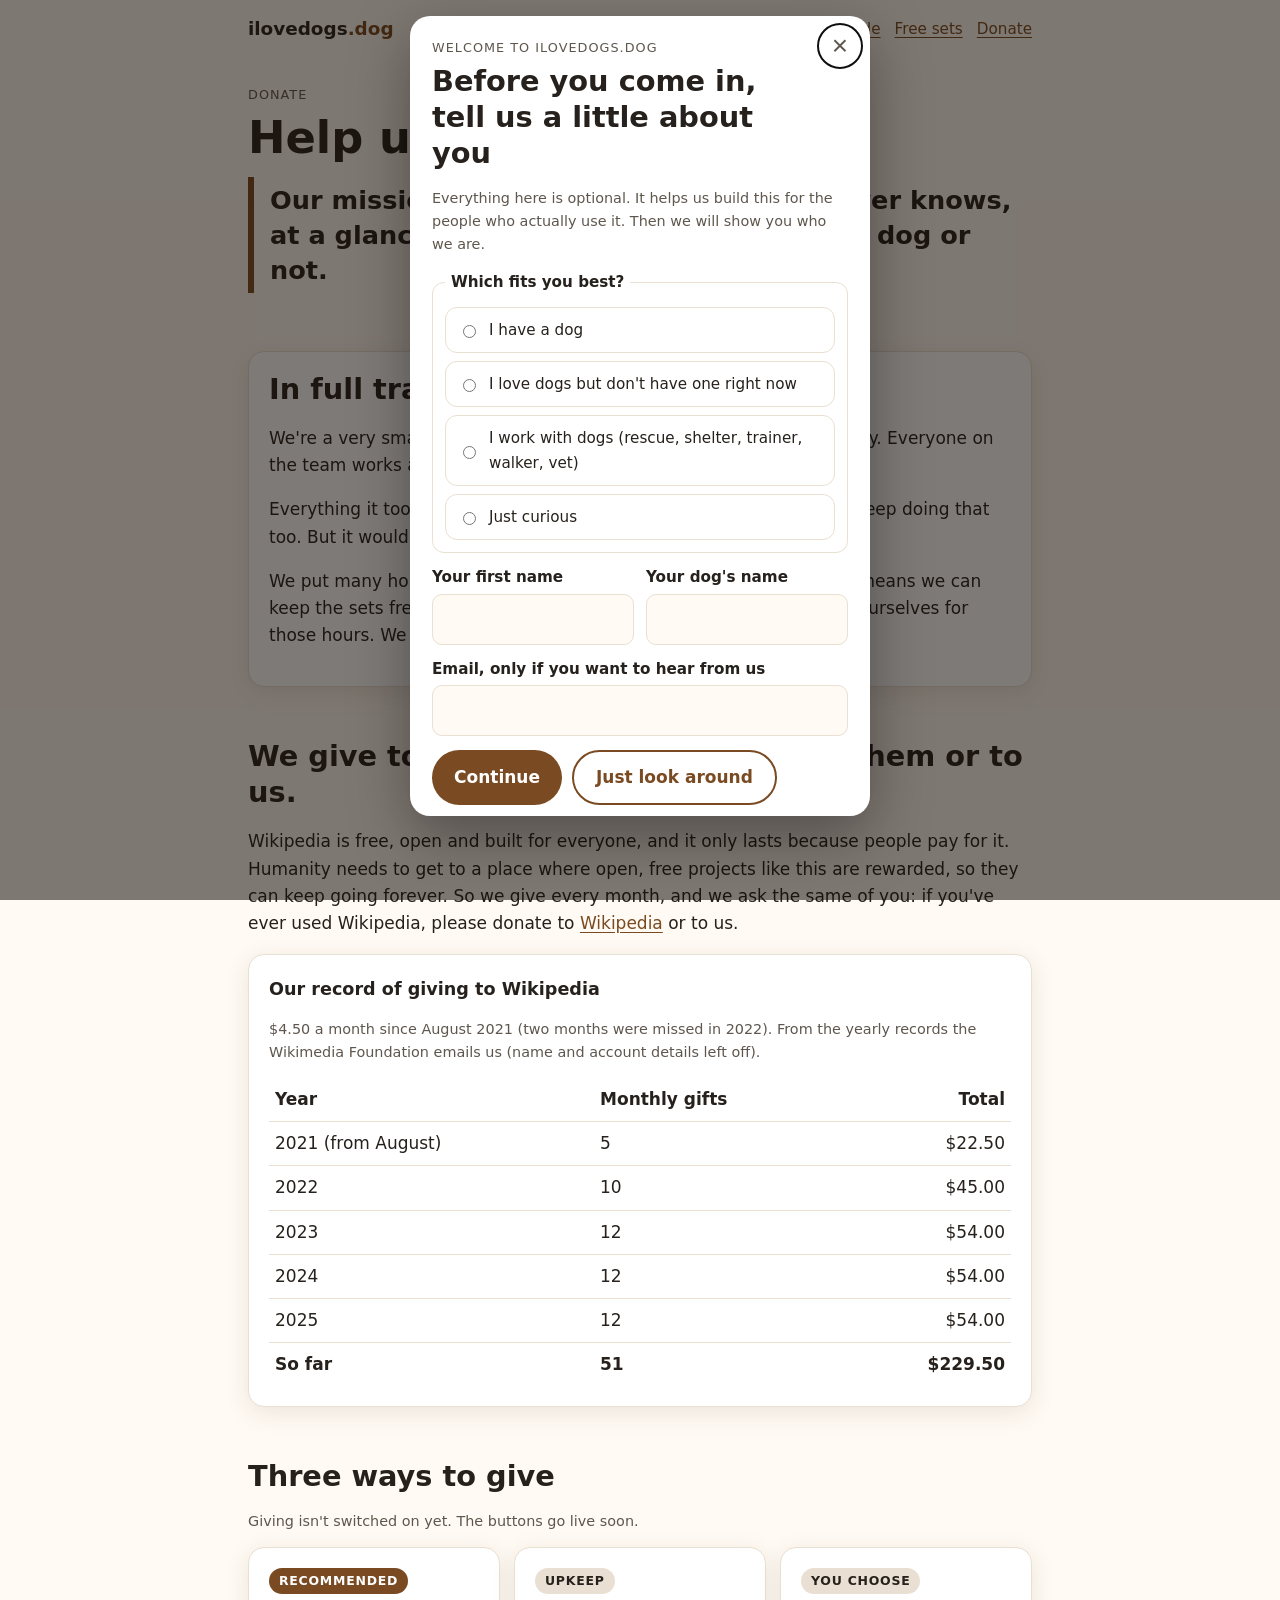
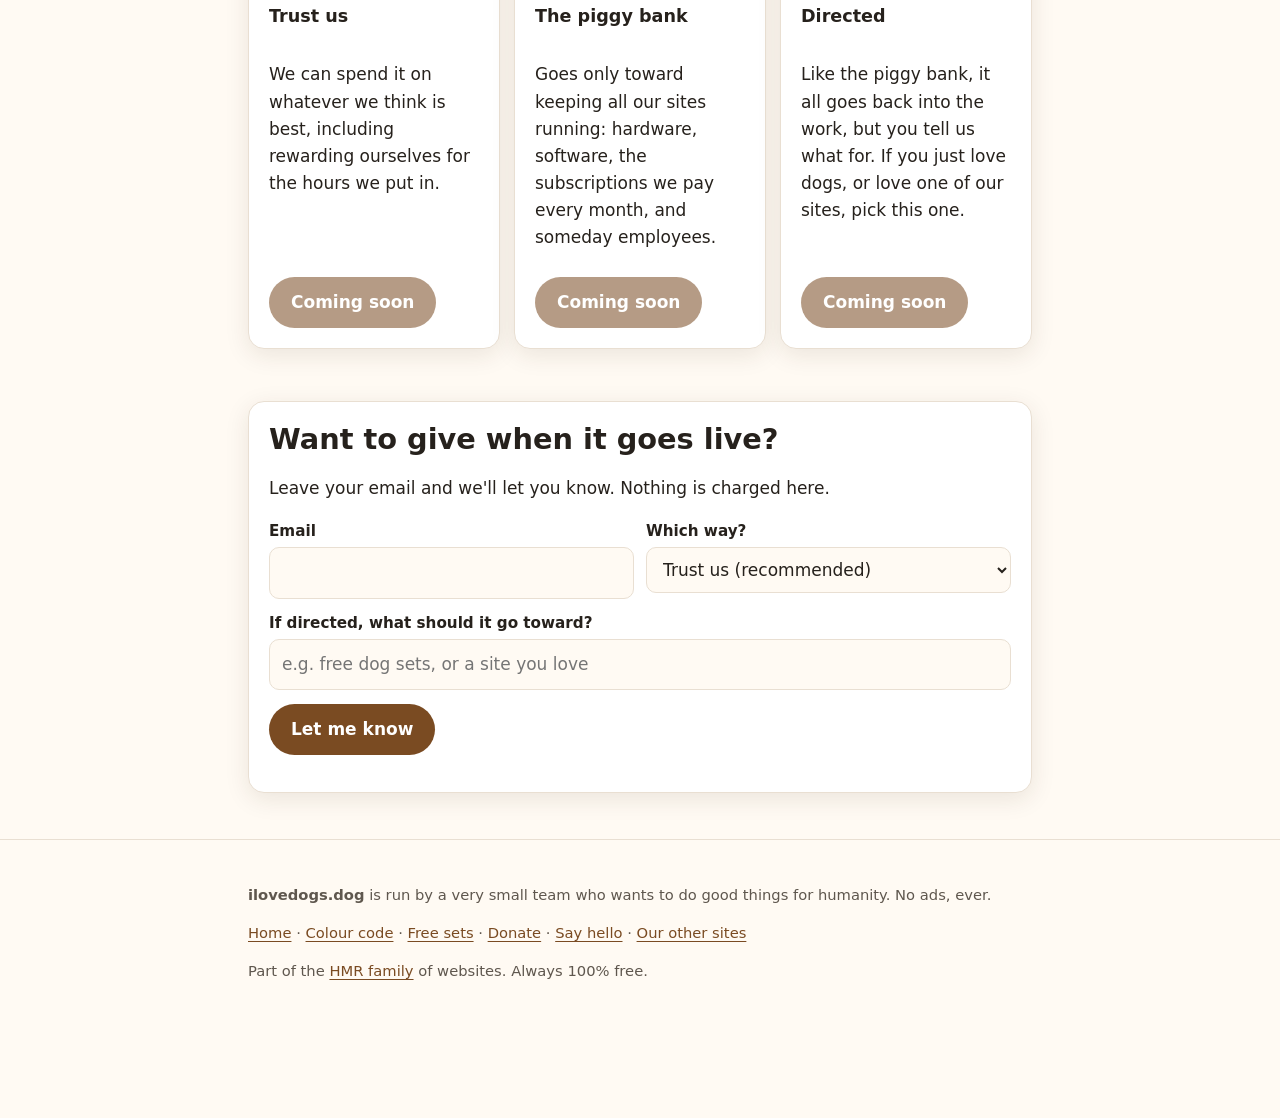
==== donate.html @ 1e6ed331 "Add the movement section and shareable colour-code card Co-Authored-By: Claude Opus 5.5 <noreply@ant" ====
<!DOCTYPE html>
<html lang="en">
<head>
<meta charset="utf-8">
<meta name="viewport" content="width=device-width, initial-scale=1">
<title>Donate | ilovedogs.dog</title>
<meta name="description" content="A very small, self-funded team keeping dog collar-and-sleeve sets free. Here's how you can help, and why we give to Wikipedia.">
<meta property="og:title" content="Donate | ilovedogs.dog">
<meta property="og:description" content="A very small, self-funded team keeping dog collar-and-sleeve sets free. Here's how you can help, and why we give to Wikipedia.">
<link rel="icon" href="data:image/svg+xml,%3Csvg xmlns='http://www.w3.org/2000/svg' viewBox='0 0 100 100'%3E%3Ctext y='.9em' font-size='90'%3E%F0%9F%90%BE%3C/text%3E%3C/svg%3E">
<link rel="stylesheet" href="/css/site.css?v=3">
</head>
<body>
<a class="skip" href="#main">Skip to content</a>
<div class="wrap">
<nav class="top" aria-label="Main">
  <a class="logo" href="/">ilovedogs<span>.dog</span></a>
  <div class="links"><a href="/#signals">Colour code</a><a href="/#free-sets">Free sets</a><a href="/donate.html">Donate</a></div>
</nav>
</div>

<div class="gate" id="gate" hidden role="dialog" aria-modal="true" aria-labelledby="gate-h">
  <div class="box">
    <button class="x" type="button" data-close aria-label="Close">&times;</button>
    <p class="eyebrow">Welcome to ilovedogs.dog</p>
    <h2 id="gate-h">Before you come in, tell us a little about you</h2>
    <p class="note">Everything here is optional. It helps us build this for the people who actually use it. Then we will show you who we are.</p>
    <form>
      <input class="hp" type="checkbox" name="botcheck" tabindex="-1" autocomplete="off">
      <fieldset class="opts">
        <legend>Which fits you best?</legend>
        <label><input type="radio" name="who" value="I have a dog"> I have a dog</label>
        <label><input type="radio" name="who" value="I love dogs but don't have one right now"> I love dogs but don't have one right now</label>
        <label><input type="radio" name="who" value="I work with dogs (rescue, shelter, trainer, walker, vet)"> I work with dogs (rescue, shelter, trainer, walker, vet)</label>
        <label><input type="radio" name="who" value="Just curious"> Just curious</label>
      </fieldset>
      <div class="row two" style="margin-bottom:12px">
        <div><label for="g-name">Your first name</label><input id="g-name" name="name" autocomplete="given-name"></div>
        <div><label for="g-dog">Your dog's name</label><input id="g-dog" name="dog_name"></div>
      </div>
      <label for="g-email">Email, only if you want to hear from us</label>
      <input id="g-email" type="email" name="email" autocomplete="email">
      <div class="btn-row" style="margin-top:14px">
        <button class="btn" type="submit">Continue</button>
        <button class="btn ghost" type="button" data-close>Just look around</button>
      </div>
    </form>
  </div>
</div>
<main id="main">
<header class="hero">
  <div class="wrap">
    <p class="eyebrow">Donate</p>
    <h1>Help us keep this free</h1>
    <p class="vision">Our mission: a world where every dog lover knows, at a glance, whether they can play with a dog or not.</p>
  </div>
</header>

<section>
  <div class="wrap">
    <div class="card">
      <h2>In full transparency</h2>
      <p>We're a very small team who just wants to do good things for humanity. Everyone on the team works a full-time job, and we plan to keep doing that.</p>
      <p>Everything it took to get here, we paid for ourselves, and we plan to keep doing that too. But it would be really nice if we didn't have to.</p>
      <p>We put many hours a week into this on top of our jobs. If you give, it means we can keep the sets free, keep the sites running, and now and then reward ourselves for those hours. We appreciate that a lot.</p>
    </div>
  </div>
</section>

<section id="wikipedia">
  <div class="wrap">
    <h2>We give to Wikipedia. Please give to them or to us.</h2>
    <p>Wikipedia is free, open and built for everyone, and it only lasts because people pay for it. Humanity needs to get to a place where open, free projects like this are rewarded, so they can keep going forever. So we give every month, and we ask the same of you: if you've ever used Wikipedia, please donate to <a href="https://donate.wikimedia.org/">Wikipedia</a> or to us.</p>
    <div class="card receipt">
      <h3>Our record of giving to Wikipedia</h3>
      <p class="note">$4.50 a month since August 2021 (two months were missed in 2022). From the yearly records the Wikimedia Foundation emails us (name and account details left off).</p>
      <table>
        <thead><tr><th>Year</th><th>Monthly gifts</th><th>Total</th></tr></thead>
        <tbody>
          <tr><td>2021 (from August)</td><td>5</td><td>$22.50</td></tr>
          <tr><td>2022</td><td>10</td><td>$45.00</td></tr>
          <tr><td>2023</td><td>12</td><td>$54.00</td></tr>
          <tr><td>2024</td><td>12</td><td>$54.00</td></tr>
          <tr><td>2025</td><td>12</td><td>$54.00</td></tr>
        </tbody>
        <tfoot><tr><td>So far</td><td>51</td><td>$229.50</td></tr></tfoot>
      </table>
    </div>
  </div>
</section>

<section id="tiers">
  <div class="wrap">
    <h2>Three ways to give</h2>
    <p class="note">Giving isn't switched on yet. The buttons go live soon.</p>
    <div class="grid three">
      <div class="card tier">
        <span class="tag">Recommended</span>
        <h3>Trust us</h3>
        <p>We can spend it on whatever we think is best, including rewarding ourselves for the hours we put in.</p>
        <button class="btn" type="button" disabled>Coming soon</button>
      </div>
      <div class="card tier">
        <span class="tag plain">Upkeep</span>
        <h3>The piggy bank</h3>
        <p>Goes only toward keeping all our sites running: hardware, software, the subscriptions we pay every month, and someday employees.</p>
        <button class="btn" type="button" disabled>Coming soon</button>
      </div>
      <div class="card tier">
        <span class="tag plain">You choose</span>
        <h3>Directed</h3>
        <p>Like the piggy bank, it all goes back into the work, but you tell us what for. If you just love dogs, or love one of our sites, pick this one.</p>
        <button class="btn" type="button" disabled>Coming soon</button>
      </div>
    </div>
  </div>
</section>

<section id="pledge">
  <div class="wrap">
    <form class="card" data-send="ilovedogs.dog: donation interest" data-ok="Thank you! We'll email you when giving goes live.">
      <h2>Want to give when it goes live?</h2>
      <p>Leave your email and we'll let you know. Nothing is charged here.</p>
      <input class="hp" type="checkbox" name="botcheck" tabindex="-1" autocomplete="off">
      <div class="row two">
        <div><label for="p-email">Email</label><input id="p-email" type="email" name="email" required autocomplete="email"></div>
        <div><label for="p-tier">Which way?</label>
          <select id="p-tier" name="tier"><option>Trust us (recommended)</option><option>The piggy bank (upkeep)</option><option>Directed (I choose)</option></select></div>
      </div>
      <div style="margin-top:12px"><label for="p-what">If directed, what should it go toward?</label><input id="p-what" name="directed_to" placeholder="e.g. free dog sets, or a site you love"></div>
      <button class="btn" type="submit" style="margin-top:14px">Let me know</button>
      <p class="status" role="status" aria-live="polite"></p>
    </form>
  </div>
</section>
</main>

<footer>
  <div class="wrap">
    <p><b>ilovedogs.dog</b> is run by a very small team who wants to do good things for humanity. No ads, ever.</p>
    <p><a href="/">Home</a> · <a href="/#signals">Colour code</a> · <a href="/#free-sets">Free sets</a> · <a href="/donate.html">Donate</a> · <a href="#" data-open-gate>Say hello</a> · <a href="https://hmrfamily.life/">Our other sites</a></p>
    <p data-hmr-tier-ribbon>Part of the <a href="https://hmrfamily.life/">HMR family</a> of websites. Always 100% free.</p>
  </div>
</footer>
<script src="/js/site.js?v=2"></script>
<script src="https://hmrfamily.life/x/hmr-dock.js?v=6.6.1" data-site="ilovedogs.dog" data-tier="experiment" defer></script>
</body>
</html>
---- css/site.css ----
:root{
  --bg:#fffaf3; --surface:#ffffff; --ink:#26211c; --muted:#5f574e; --line:#e9dfd2;
  --brand:#7a4b22; --brand-ink:#ffffff;
  --green:#1e8a4c; --green-bg:#e3f5ea;
  --yellow:#b88300; --yellow-bg:#fff3cf;
  --red:#c2372f; --red-bg:#fde4e2;
  --radius:16px; --shadow:0 6px 24px rgba(60,40,20,.10);
}
@media (prefers-color-scheme:dark){
  :root{ --bg:#1b1815; --surface:#26221e; --ink:#f4ede4; --muted:#c3b8aa; --line:#3a342d;
    --brand:#e0a86a; --brand-ink:#1b1815;
    --green:#5fd391; --green-bg:#1d3326; --yellow:#f2c94c; --yellow-bg:#3a3118; --red:#ff8a80; --red-bg:#3d2220;
    --shadow:0 6px 24px rgba(0,0,0,.35); }
}
*{box-sizing:border-box}
html{-webkit-text-size-adjust:100%}
body{margin:0;background:var(--bg);color:var(--ink);font:17px/1.6 system-ui,-apple-system,"Segoe UI",Roboto,sans-serif}
a{color:var(--brand);text-underline-offset:3px}
img,svg{max-width:100%}
.wrap{max-width:820px;margin:0 auto;padding:0 18px}
.skip{position:absolute;left:-9999px}.skip:focus{left:12px;top:12px;background:var(--surface);padding:8px 12px;z-index:99}
nav.top{display:flex;align-items:center;justify-content:space-between;gap:12px;padding:14px 0}
nav.top .logo{font-weight:800;font-size:1.15rem;text-decoration:none;color:var(--ink)}
nav.top .logo span{color:var(--brand)}
nav.top .links{display:flex;gap:14px;flex-wrap:wrap;font-size:.95rem}
.hero{padding:28px 0 18px}
.eyebrow{text-transform:uppercase;letter-spacing:.08em;font-size:.8rem;color:var(--muted);margin:0 0 6px}
h1{font-size:clamp(1.9rem,6vw,2.8rem);line-height:1.15;margin:0 0 14px}
h2{font-size:clamp(1.35rem,4.5vw,1.8rem);line-height:1.25;margin:0 0 10px}
h3{margin:0 0 6px;font-size:1.1rem}
.lead{font-size:1.15rem;color:var(--muted);margin:0 0 18px}
section{padding:26px 0}
.card{background:var(--surface);border:1px solid var(--line);border-radius:var(--radius);padding:20px;box-shadow:var(--shadow)}
.grid{display:grid;gap:14px}
@media (min-width:640px){.grid.three{grid-template-columns:repeat(3,1fr)}.grid.two{grid-template-columns:repeat(2,1fr)}}
.btn{display:inline-block;background:var(--brand);color:var(--brand-ink);border:0;border-radius:999px;padding:12px 22px;font:inherit;font-weight:700;text-decoration:none;cursor:pointer;min-height:44px}
.btn.ghost{background:transparent;color:var(--brand);border:2px solid var(--brand)}
.btn[disabled]{opacity:.55;cursor:not-allowed}
.btn-row{display:flex;flex-wrap:wrap;gap:10px;margin-top:8px}
.signal{border-radius:var(--radius);padding:18px;border:2px solid}
.signal .band{height:16px;border-radius:999px;margin-bottom:12px}
.signal.g{background:var(--green-bg);border-color:var(--green)}.signal.g .band{background:var(--green)}
.signal.y{background:var(--yellow-bg);border-color:var(--yellow)}.signal.y .band{background:var(--yellow)}
.signal.r{background:var(--red-bg);border-color:var(--red)}.signal.r .band{background:var(--red)}
.signal p{margin:6px 0 0}
.signal .q{font-size:.92rem;color:var(--muted)}
.vision{font-size:clamp(1.25rem,4.5vw,1.6rem);font-weight:700;line-height:1.35;border-left:6px solid var(--brand);padding:6px 0 6px 16px;margin:0 0 14px}
ul.clean{padding-left:1.1em;margin:8px 0}
ul.clean li{margin:4px 0}
form .row{display:grid;gap:12px}
@media (min-width:640px){form .row.two{grid-template-columns:1fr 1fr}}
label{display:block;font-weight:600;font-size:.95rem;margin-bottom:4px}
input,select,textarea{width:100%;font:inherit;color:var(--ink);background:var(--bg);border:1px solid var(--line);border-radius:10px;padding:11px 12px;min-height:44px}
textarea{min-height:96px}
fieldset{border:1px solid var(--line);border-radius:12px;padding:12px;margin:0}
legend{font-weight:600;font-size:.95rem;padding:0 6px}
.checks{display:flex;flex-wrap:wrap;gap:8px 18px}
.checks label{display:flex;align-items:center;gap:8px;font-weight:500;margin:0}
.checks input{width:auto;min-height:0}
.note{font-size:.9rem;color:var(--muted)}
.status{margin-top:10px;font-weight:600}
.status.ok{color:var(--green)}.status.err{color:var(--red)}
.hp{position:absolute;left:-9999px}
.tier{display:flex;flex-direction:column;gap:8px}
.tier .tag{align-self:flex-start;font-size:.78rem;font-weight:700;text-transform:uppercase;letter-spacing:.06em;background:var(--brand);color:var(--brand-ink);border-radius:999px;padding:3px 10px}
.tier .tag.plain{background:var(--line);color:var(--ink)}
.tier .btn{margin-top:auto;align-self:flex-start}
.receipt{font-variant-numeric:tabular-nums}
.receipt table{width:100%;border-collapse:collapse;margin-top:8px}
.receipt th,.receipt td{text-align:left;padding:8px 6px;border-bottom:1px solid var(--line)}
.receipt td:last-child,.receipt th:last-child{text-align:right}
.receipt tfoot td{font-weight:800;border-bottom:0}
footer{padding:28px 0 120px;color:var(--muted);font-size:.92rem;border-top:1px solid var(--line);margin-top:20px}
/* entry pop-up */
.gate{position:fixed;inset:0;z-index:2147483000;display:flex;align-items:center;justify-content:center;padding:16px 16px 84px;background:rgba(20,14,8,.55)}
.gate[hidden]{display:none}
.gate .box{background:var(--surface);color:var(--ink);border-radius:20px;max-width:460px;width:100%;max-height:calc(100vh - 100px);overflow:auto;padding:22px;box-shadow:0 20px 60px rgba(0,0,0,.35);position:relative}
.gate .x{position:absolute;top:8px;right:8px;width:44px;height:44px;border:0;background:transparent;font-size:28px;line-height:1;color:var(--muted);cursor:pointer;border-radius:50%}
.gate h2{margin-top:4px;padding-right:36px}
.gate .opts{display:grid;gap:8px;margin:10px 0 12px}
.gate .opts label{display:flex;gap:10px;align-items:center;font-weight:500;border:1px solid var(--line);border-radius:12px;padding:10px 12px;margin:0;cursor:pointer}
.gate .opts input{width:auto;min-height:0}
@media (prefers-reduced-motion:no-preference){.gate .box{animation:pop .22s ease-out}@keyframes pop{from{transform:translateY(12px);opacity:0}to{transform:none;opacity:1}}}
/* v3: sizing slider, concepts, steps, progress */
.sizer{display:grid;gap:14px}
.stage{background:var(--bg);border:1px solid var(--line);border-radius:14px;padding:8px 8px 0;overflow:hidden}
.stage svg{display:block;width:100%;height:auto}
.stage .sil{fill:var(--ink);opacity:.85}
.stage .ground{stroke:var(--line);stroke-width:2}
.stage .lbl{fill:var(--muted);font:12px system-ui,sans-serif}
input[type=range]{padding:0;min-height:44px;accent-color:var(--brand);background:transparent;border:0}
.readout{display:grid;gap:6px;grid-template-columns:1fr 1fr}
.readout div{background:var(--bg);border:1px solid var(--line);border-radius:10px;padding:8px 10px}
.readout b{display:block;font-size:1.05rem}
.readout span{font-size:.82rem;color:var(--muted)}
.wolf{border:2px dashed var(--brand);border-radius:12px;padding:10px 12px;font-weight:600}
.wolf[hidden]{display:none}
.steps-list{counter-reset:s;list-style:none;padding:0;margin:0;display:grid;gap:10px}
.steps-list li{counter-increment:s;position:relative;padding:12px 12px 12px 52px;background:var(--surface);border:1px solid var(--line);border-radius:12px}
.steps-list li::before{content:counter(s);position:absolute;left:12px;top:12px;width:28px;height:28px;border-radius:50%;background:var(--brand);color:var(--brand-ink);font-weight:800;display:flex;align-items:center;justify-content:center}
.concept{display:flex;flex-direction:column;gap:6px}
.concept .st{align-self:flex-start;font-size:.75rem;font-weight:700;text-transform:uppercase;letter-spacing:.05em;border-radius:999px;padding:2px 10px;border:1px solid}
.st.lead{color:var(--green);border-color:var(--green);background:var(--green-bg)}
.st.maybe{color:var(--yellow);border-color:var(--yellow);background:var(--yellow-bg)}
.st.no{color:var(--red);border-color:var(--red);background:var(--red-bg)}
.meter{height:14px;background:var(--line);border-radius:999px;overflow:hidden;margin:6px 0}
.meter i{display:block;height:100%;background:var(--brand);width:0}
table.sz{width:100%;border-collapse:collapse;font-size:.92rem;font-variant-numeric:tabular-nums}
table.sz th,table.sz td{padding:7px 5px;border-bottom:1px solid var(--line);text-align:left}
.tablewrap{overflow-x:auto}
.stage .sil{color:var(--ink)}
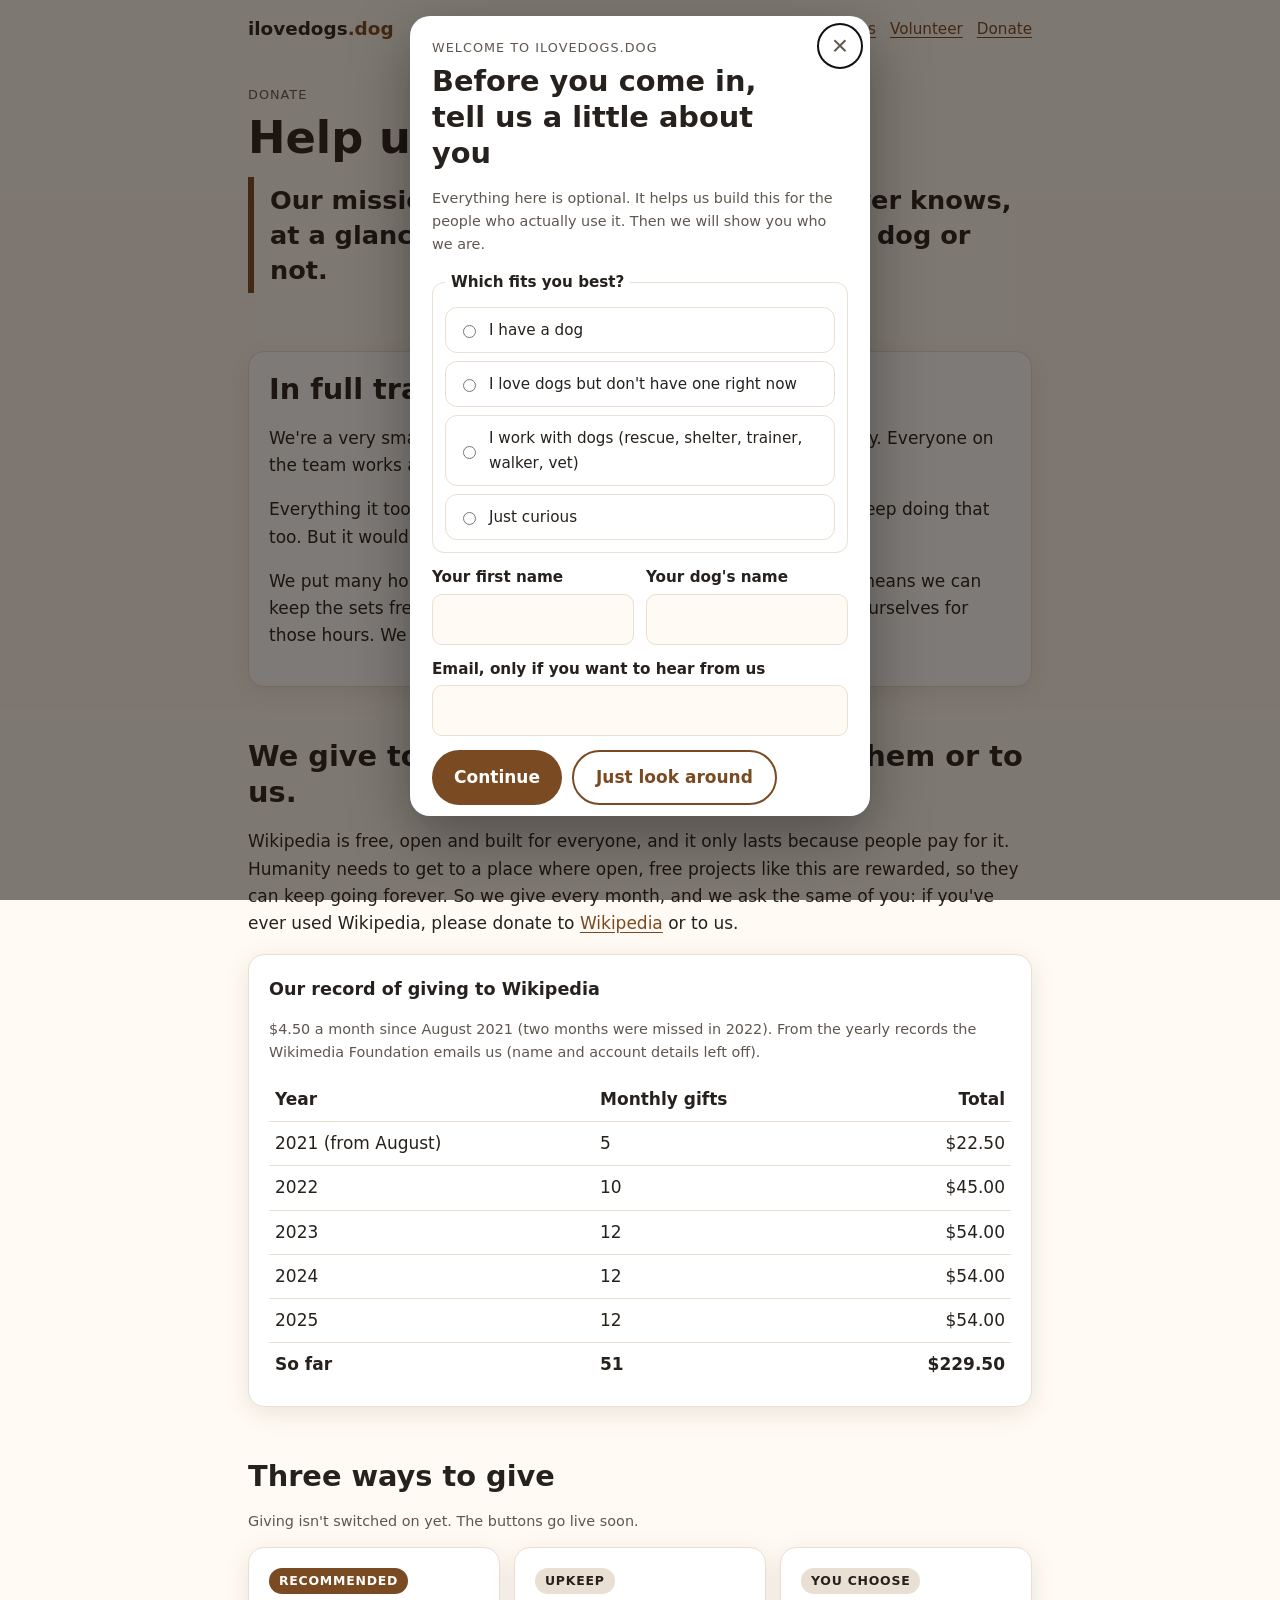
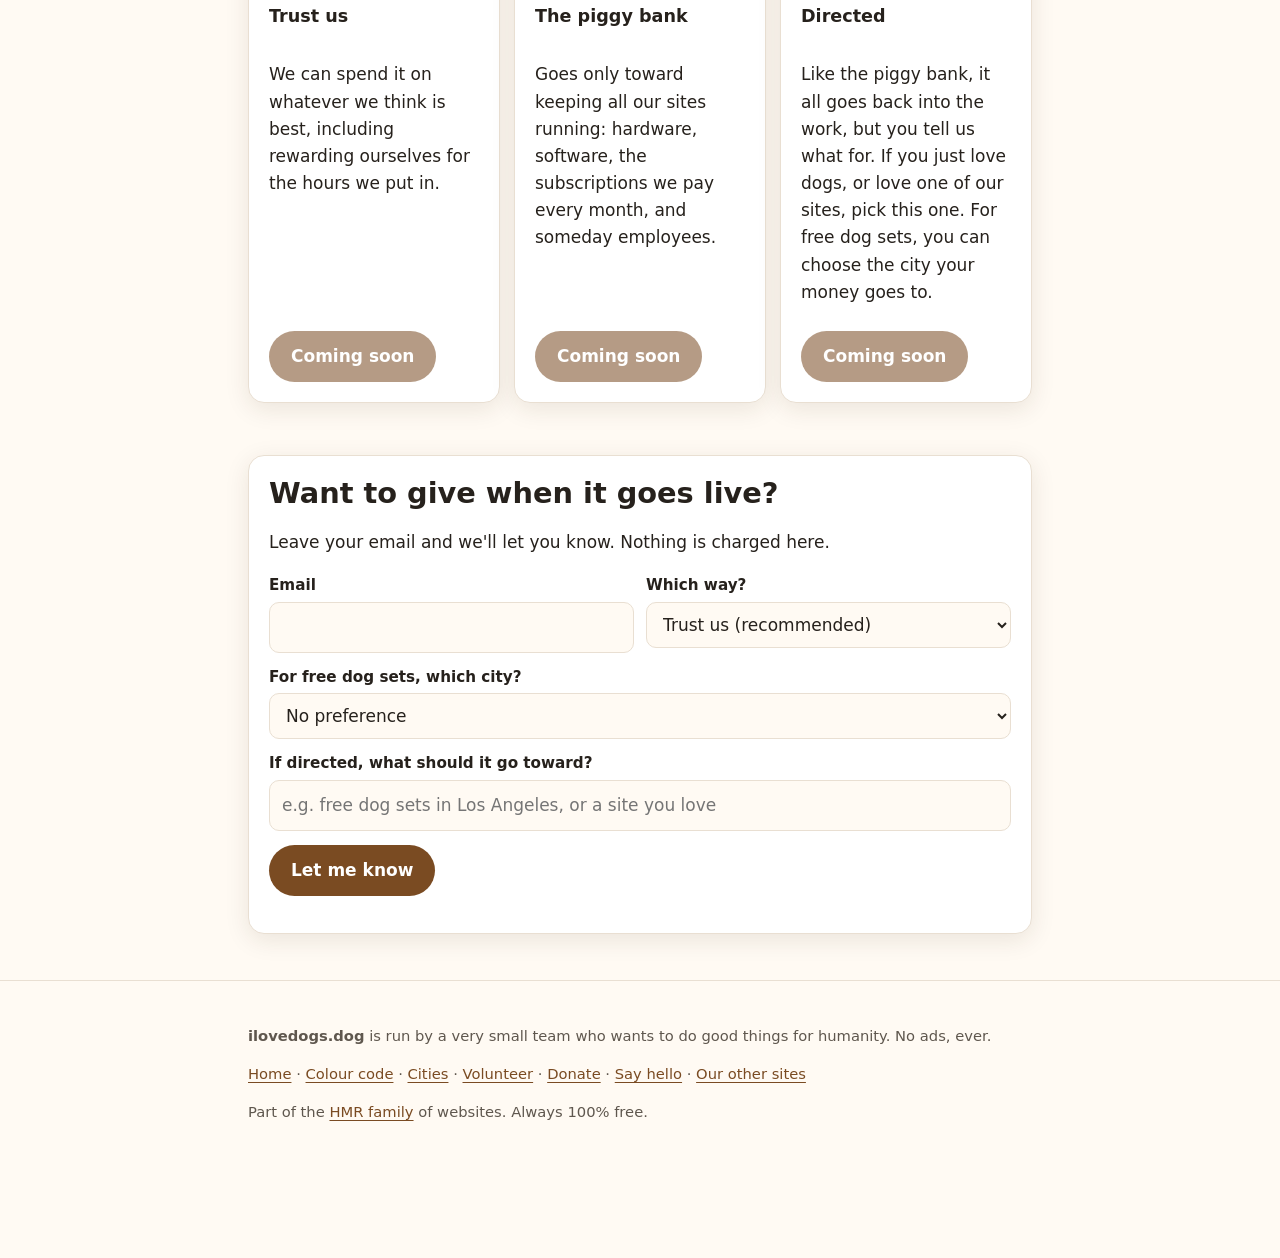
==== commit fee5f432: "City deployment plan: owner band, city meters, drop day, volunteer voice sign-up Co-Authored-By: Cla" ====
--- a/donate.html
+++ b/donate.html
@@ -8,14 +8,14 @@
 <meta property="og:title" content="Donate | ilovedogs.dog">
 <meta property="og:description" content="A very small, self-funded team keeping dog collar-and-sleeve sets free. Here's how you can help, and why we give to Wikipedia.">
 <link rel="icon" href="data:image/svg+xml,%3Csvg xmlns='http://www.w3.org/2000/svg' viewBox='0 0 100 100'%3E%3Ctext y='.9em' font-size='90'%3E%F0%9F%90%BE%3C/text%3E%3C/svg%3E">
-<link rel="stylesheet" href="/css/site.css?v=3">
+<link rel="stylesheet" href="/css/site.css?v=4">
 </head>
 <body>
 <a class="skip" href="#main">Skip to content</a>
 <div class="wrap">
 <nav class="top" aria-label="Main">
   <a class="logo" href="/">ilovedogs<span>.dog</span></a>
-  <div class="links"><a href="/#signals">Colour code</a><a href="/#free-sets">Free sets</a><a href="/donate.html">Donate</a></div>
+  <div class="links"><a href="/#signals">Colour code</a><a href="/#free-sets">Cities</a><a href="/#volunteer">Volunteer</a><a href="/donate.html">Donate</a></div>
 </nav>
 </div>
 
@@ -109,7 +109,7 @@
       <div class="card tier">
         <span class="tag plain">You choose</span>
         <h3>Directed</h3>
-        <p>Like the piggy bank, it all goes back into the work, but you tell us what for. If you just love dogs, or love one of our sites, pick this one.</p>
+        <p>Like the piggy bank, it all goes back into the work, but you tell us what for. If you just love dogs, or love one of our sites, pick this one. For free dog sets, you can choose the city your money goes to.</p>
         <button class="btn" type="button" disabled>Coming soon</button>
       </div>
     </div>
@@ -127,7 +127,9 @@
         <div><label for="p-tier">Which way?</label>
           <select id="p-tier" name="tier"><option>Trust us (recommended)</option><option>The piggy bank (upkeep)</option><option>Directed (I choose)</option></select></div>
       </div>
-      <div style="margin-top:12px"><label for="p-what">If directed, what should it go toward?</label><input id="p-what" name="directed_to" placeholder="e.g. free dog sets, or a site you love"></div>
+      <div style="margin-top:12px"><label for="p-city">For free dog sets, which city?</label>
+        <select id="p-city" name="city"><option value="">No preference</option><option>Los Angeles</option><option>Washington, DC</option><option>Another city (tell us below)</option></select></div>
+      <div style="margin-top:12px"><label for="p-what">If directed, what should it go toward?</label><input id="p-what" name="directed_to" placeholder="e.g. free dog sets in Los Angeles, or a site you love"></div>
       <button class="btn" type="submit" style="margin-top:14px">Let me know</button>
       <p class="status" role="status" aria-live="polite"></p>
     </form>
@@ -138,7 +140,7 @@
 <footer>
   <div class="wrap">
     <p><b>ilovedogs.dog</b> is run by a very small team who wants to do good things for humanity. No ads, ever.</p>
-    <p><a href="/">Home</a> · <a href="/#signals">Colour code</a> · <a href="/#free-sets">Free sets</a> · <a href="/donate.html">Donate</a> · <a href="#" data-open-gate>Say hello</a> · <a href="https://hmrfamily.life/">Our other sites</a></p>
+    <p><a href="/">Home</a> · <a href="/#signals">Colour code</a> · <a href="/#free-sets">Cities</a> · <a href="/#volunteer">Volunteer</a> · <a href="/donate.html">Donate</a> · <a href="#" data-open-gate>Say hello</a> · <a href="https://hmrfamily.life/">Our other sites</a></p>
     <p data-hmr-tier-ribbon>Part of the <a href="https://hmrfamily.life/">HMR family</a> of websites. Always 100% free.</p>
   </div>
 </footer>
--- a/css/site.css
+++ b/css/site.css
@@ -109,3 +109,15 @@
 table.sz th,table.sz td{padding:7px 5px;border-bottom:1px solid var(--line);text-align:left}
 .tablewrap{overflow-x:auto}
 .stage .sil{color:var(--ink)}
+/* v4: city meters, video placeholder */
+.cities{display:grid;gap:14px}
+@media (min-width:640px){.cities{grid-template-columns:1fr 1fr}}
+.city-h{display:flex;justify-content:space-between;align-items:center;gap:8px;flex-wrap:wrap}
+.city-h h3{margin:0}
+.city .st{font-size:.75rem;font-weight:700;text-transform:uppercase;letter-spacing:.05em;border-radius:999px;padding:2px 10px;border:1px solid}
+.cbar{margin-top:12px}
+.cbar-h{display:flex;justify-content:space-between;gap:8px;flex-wrap:wrap;font-size:.92rem}
+.cbar-h span{color:var(--muted);font-variant-numeric:tabular-nums}
+.cbar .note{margin:2px 0 0;font-size:.82rem}
+.video{aspect-ratio:16/9;border:2px dashed var(--line);border-radius:14px;display:flex;align-items:center;justify-content:center;text-align:center;padding:16px;color:var(--muted);background:var(--bg)}
+.mic{margin:6px 0}
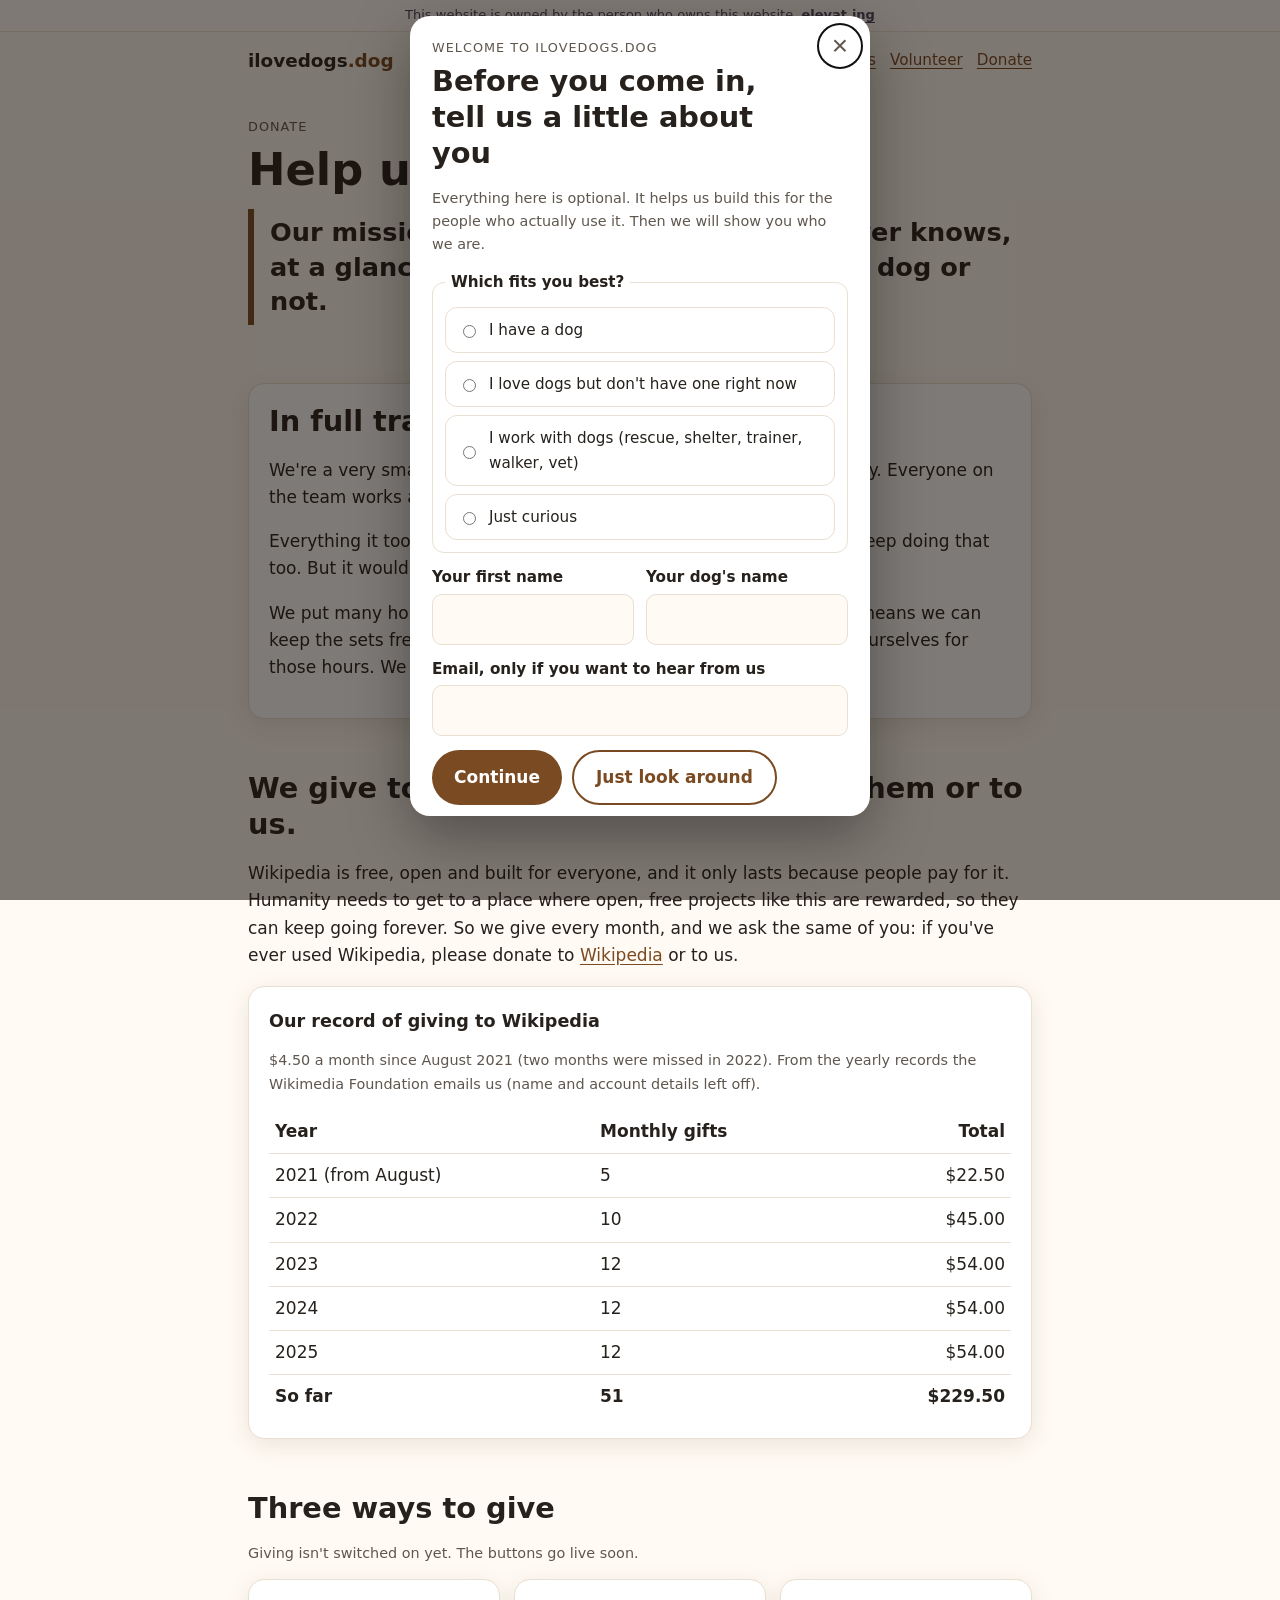
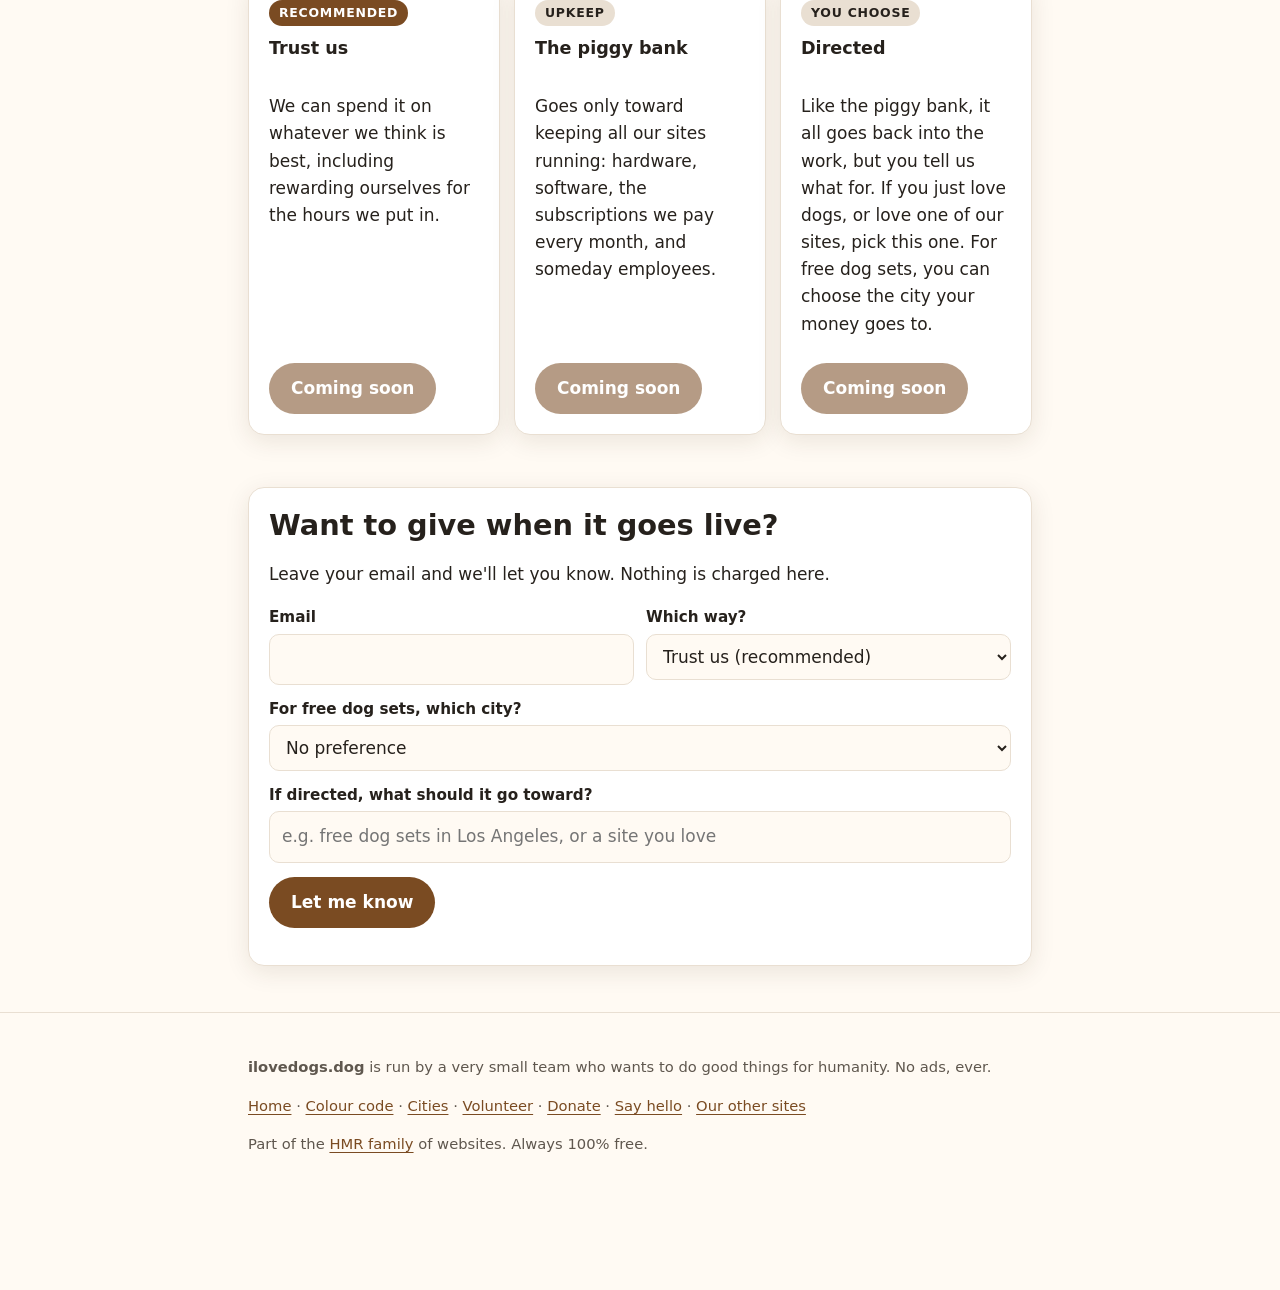
==== commit 6ef70147: "Ownership caption with elevat.ing link at the top; Happy Thanksgiving 2026 welcome on the home page " ====
--- a/donate.html
+++ b/donate.html
@@ -12,6 +12,7 @@
 </head>
 <body>
 <a class="skip" href="#main">Skip to content</a>
+<div class="elv8-cap" data-elv8-cap role="note" style="font:13px/1.45 system-ui,-apple-system,'Segoe UI',Roboto,sans-serif;text-align:center;padding:6px 12px;background:#fffdf8;color:#4a4760;border-bottom:1px solid #e8e3d6;position:relative;z-index:30">This website is owned by the person who owns this website. <a href="https://elevat.ing/" style="color:inherit;font-weight:700">elevat.ing</a></div>
 <div class="wrap">
 <nav class="top" aria-label="Main">
   <a class="logo" href="/">ilovedogs<span>.dog</span></a>
@@ -144,7 +145,7 @@
     <p data-hmr-tier-ribbon>Part of the <a href="https://hmrfamily.life/">HMR family</a> of websites. Always 100% free.</p>
   </div>
 </footer>
-<script src="/js/site.js?v=2"></script>
-<script src="https://hmrfamily.life/x/hmr-dock.js?v=6.6.1" data-site="ilovedogs.dog" data-tier="experiment" defer></script>
+<script src="/js/site.js?v=4"></script>
+<script src="https://hmrfamily.life/x/hmr-dock.js?v=6.8.2" data-site="ilovedogs.dog" data-tier="experiment" defer></script>
 </body>
 </html>
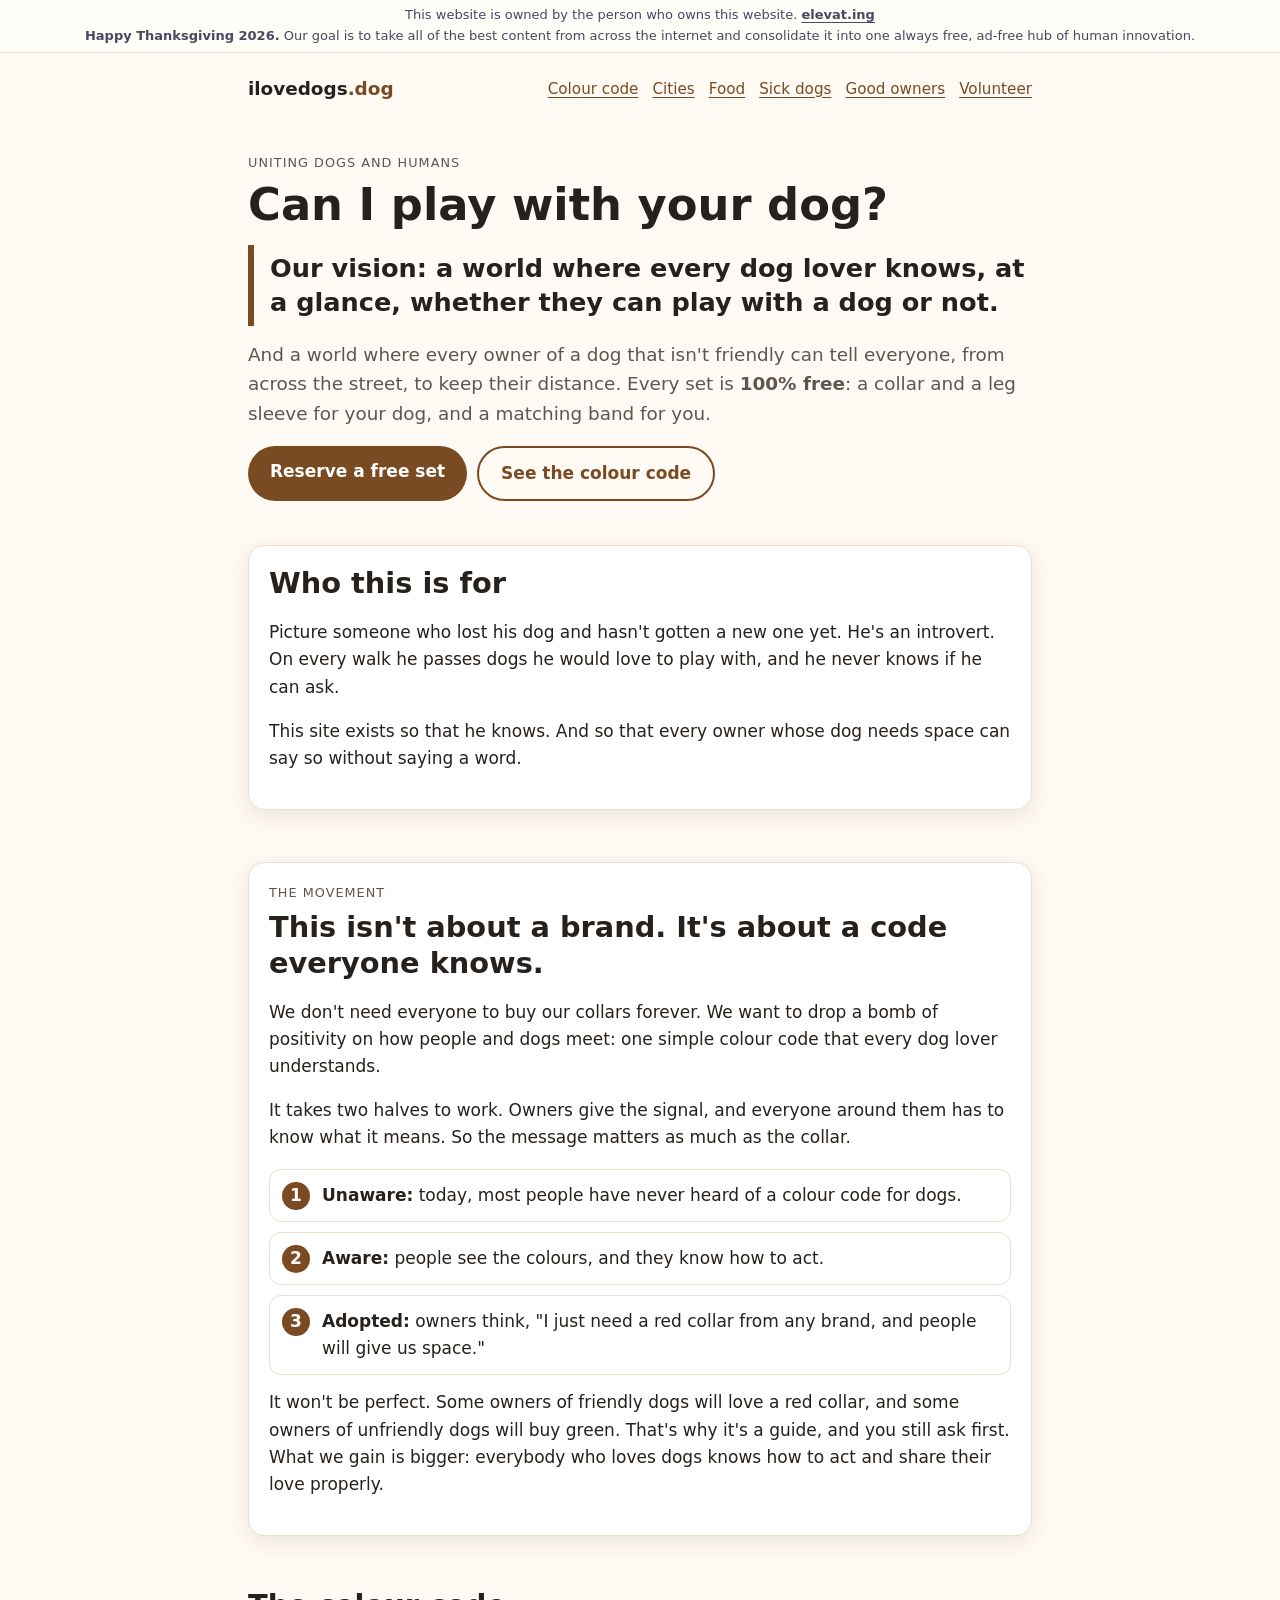
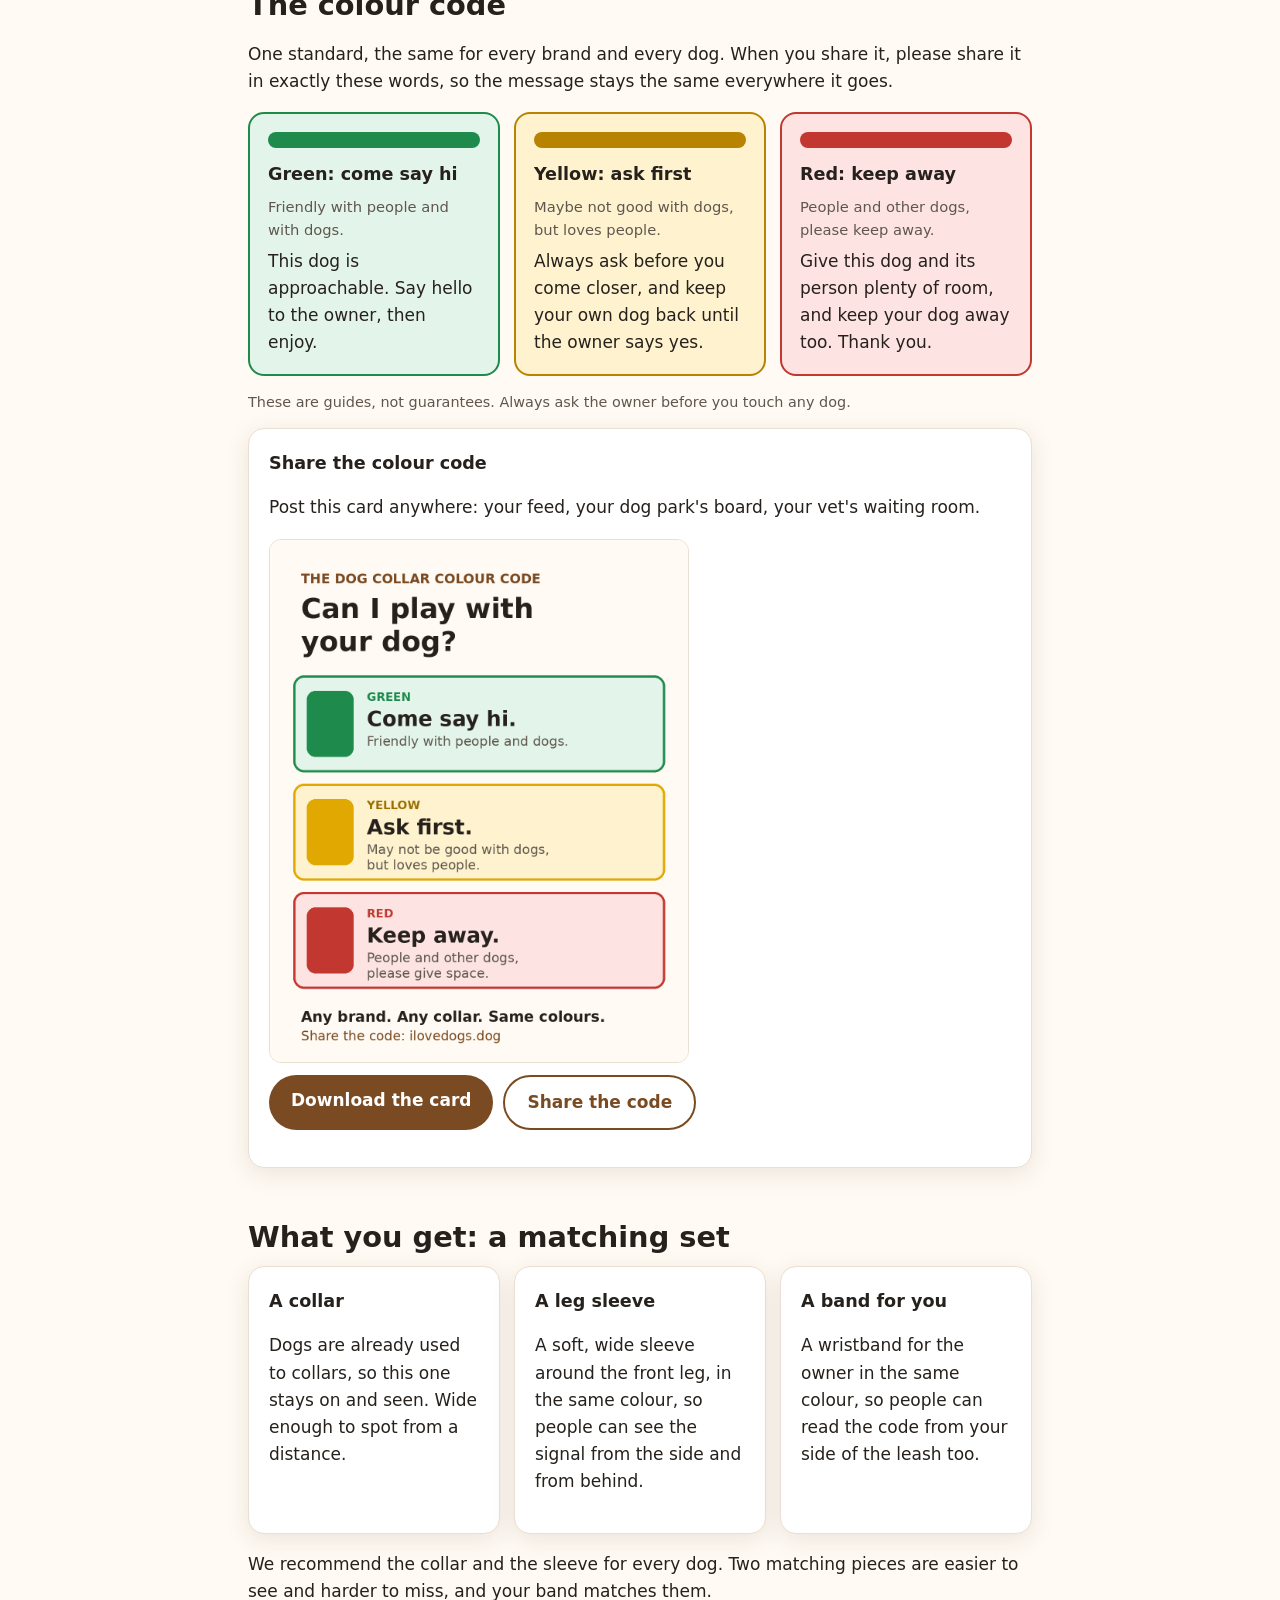
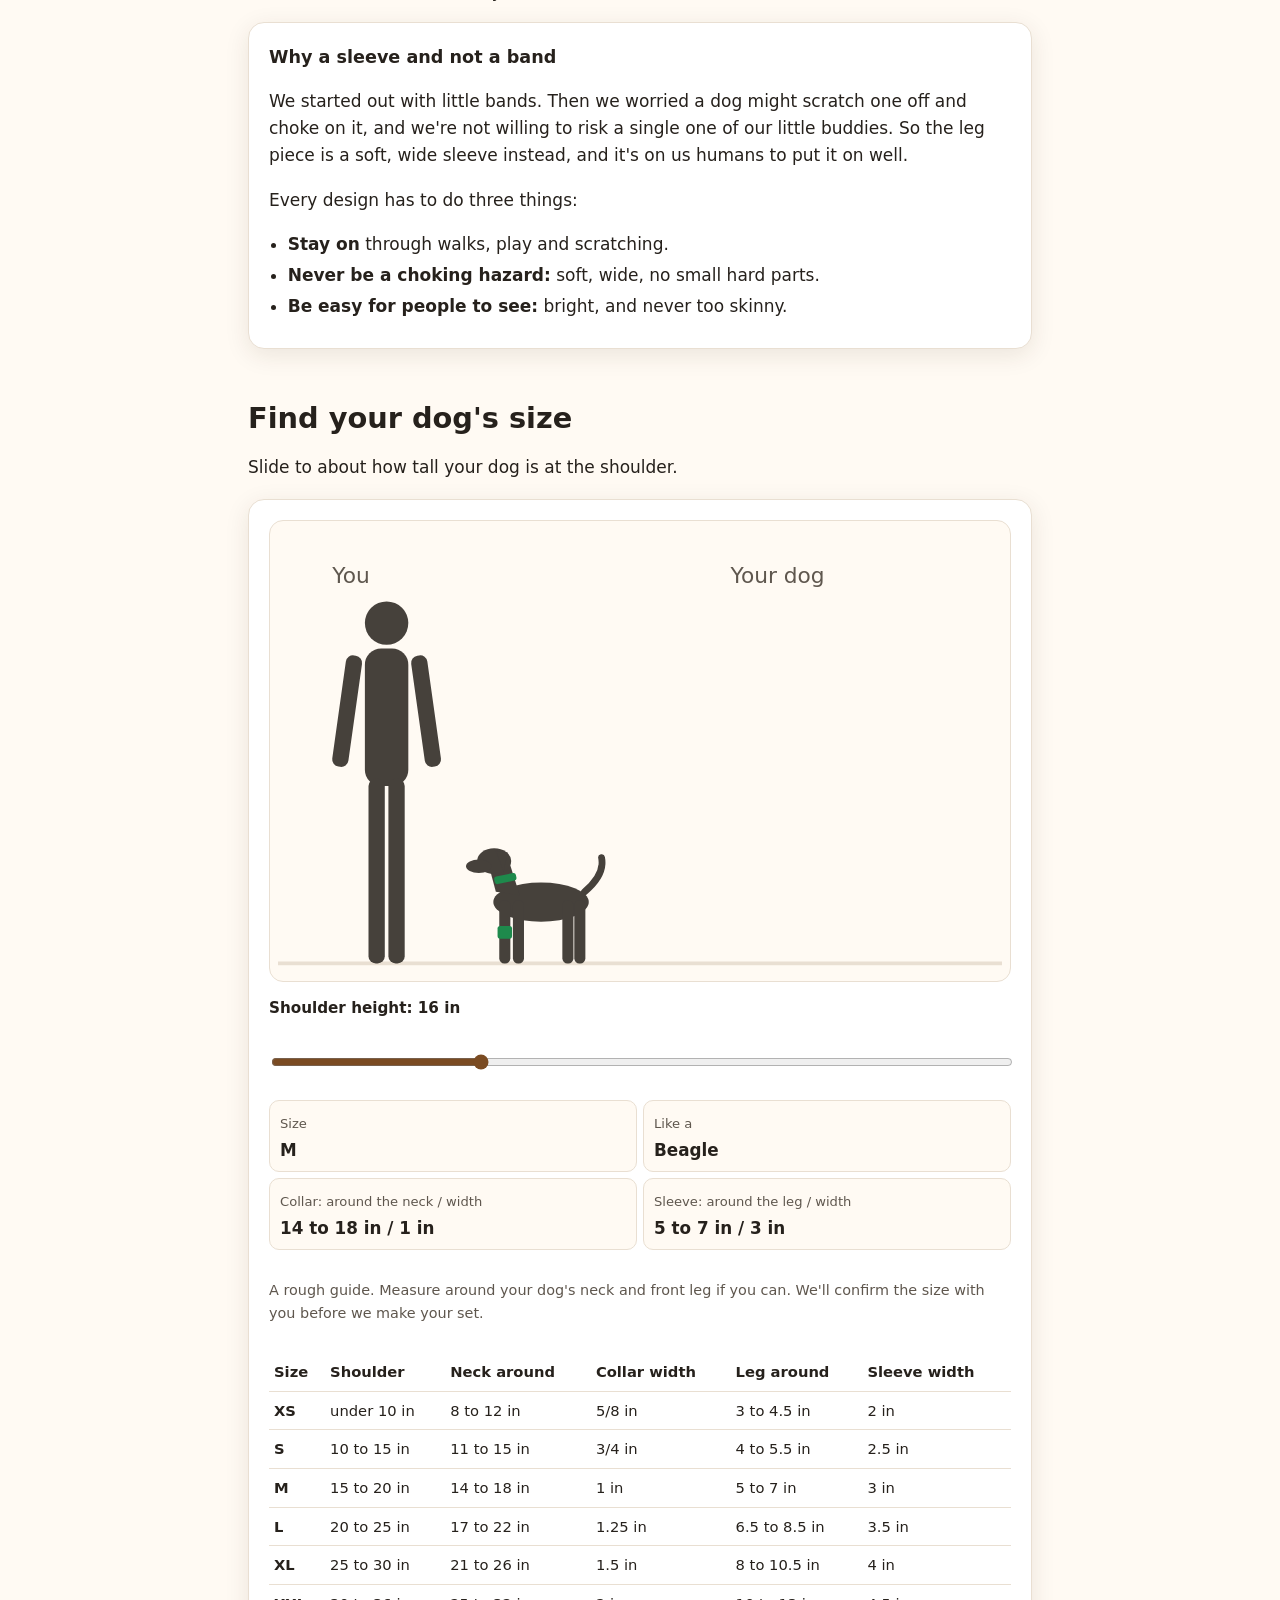
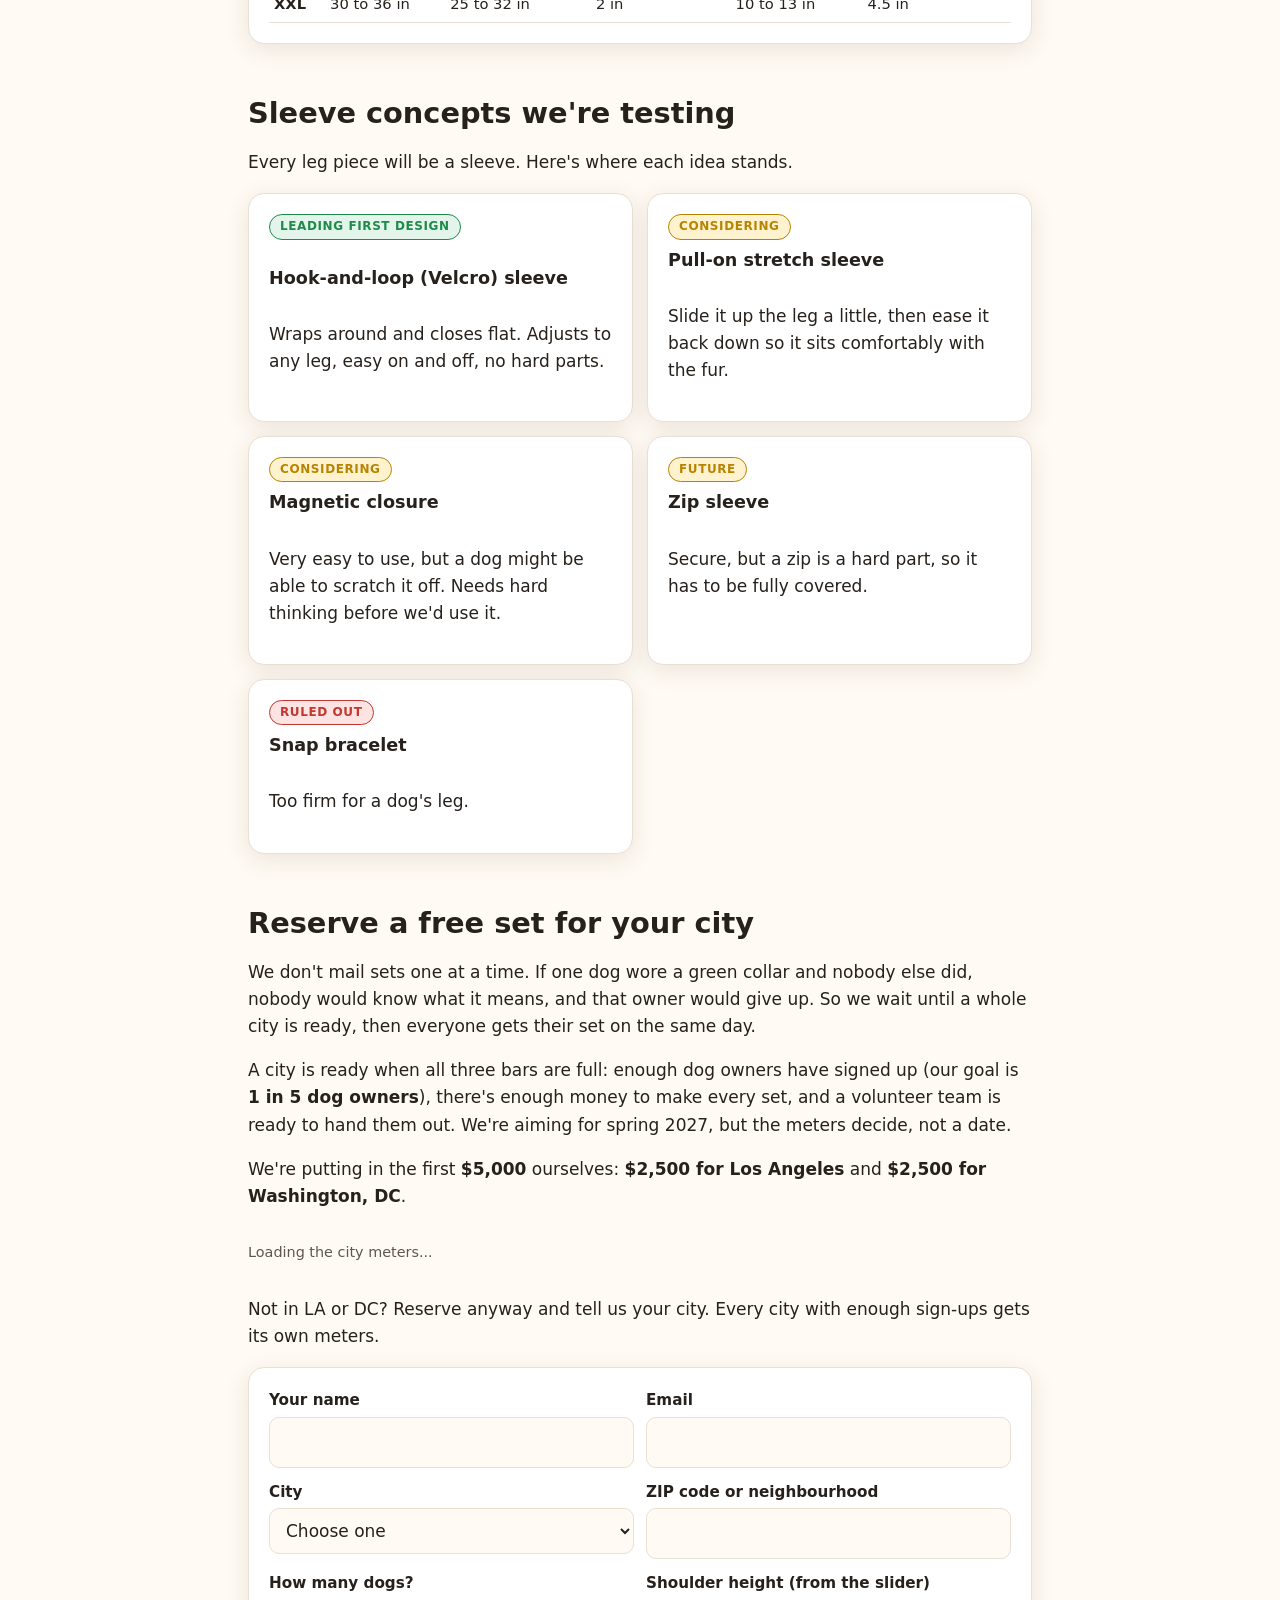
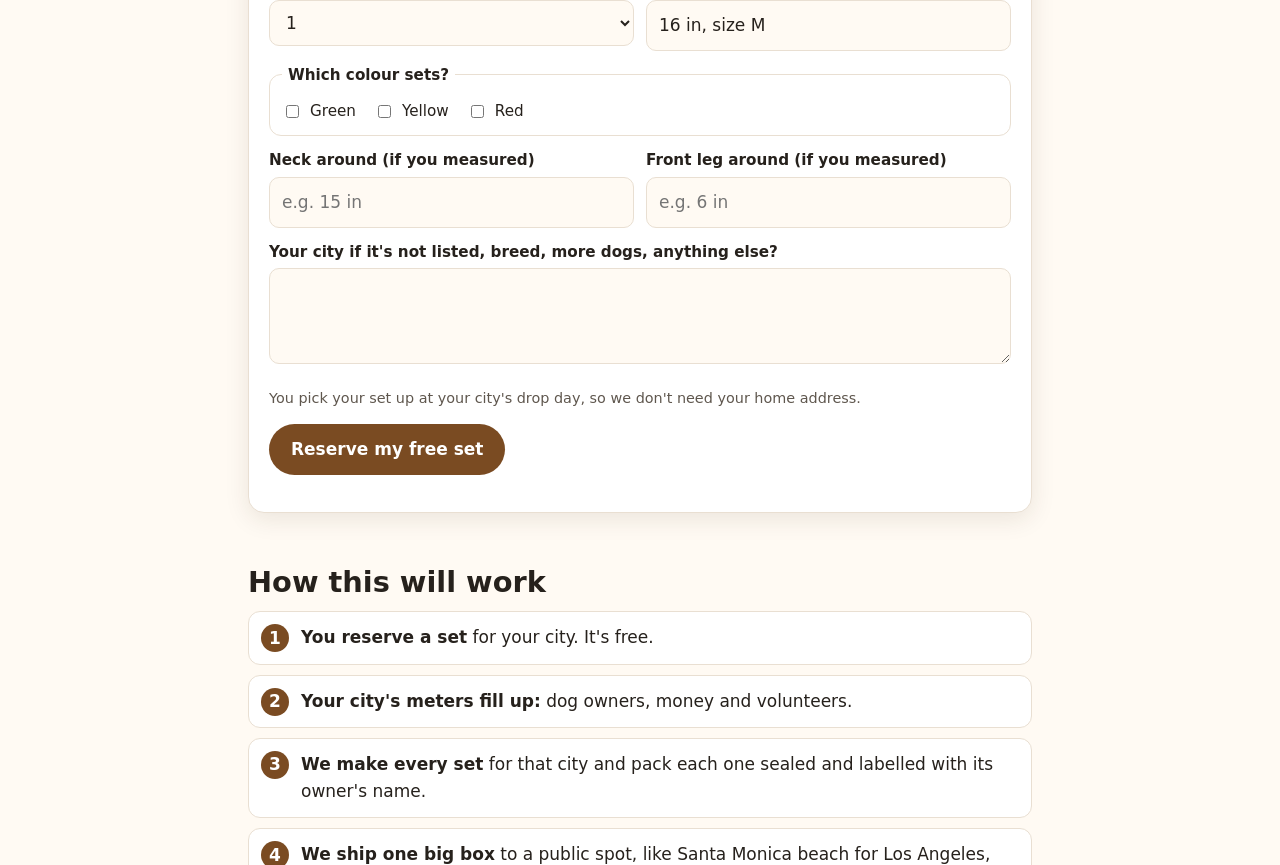
==== commit c754bfe5: "ilovedogs: remove donate asks, add food, sick-dogs and good-owners pages, dogs-everywhere and domain" ====
--- a/donate.html
+++ b/donate.html
@@ -3,149 +3,12 @@
 <head>
 <meta charset="utf-8">
 <meta name="viewport" content="width=device-width, initial-scale=1">
-<title>Donate | ilovedogs.dog</title>
-<meta name="description" content="A very small, self-funded team keeping dog collar-and-sleeve sets free. Here's how you can help, and why we give to Wikipedia.">
-<meta property="og:title" content="Donate | ilovedogs.dog">
-<meta property="og:description" content="A very small, self-funded team keeping dog collar-and-sleeve sets free. Here's how you can help, and why we give to Wikipedia.">
-<link rel="icon" href="data:image/svg+xml,%3Csvg xmlns='http://www.w3.org/2000/svg' viewBox='0 0 100 100'%3E%3Ctext y='.9em' font-size='90'%3E%F0%9F%90%BE%3C/text%3E%3C/svg%3E">
-<link rel="stylesheet" href="/css/site.css?v=4">
+<title>ilovedogs.dog</title>
+<meta name="robots" content="noindex">
+<meta http-equiv="refresh" content="0; url=/">
+<link rel="canonical" href="https://ilovedogs.dog/">
 </head>
 <body>
-<a class="skip" href="#main">Skip to content</a>
-<div class="elv8-cap" data-elv8-cap role="note" style="font:13px/1.45 system-ui,-apple-system,'Segoe UI',Roboto,sans-serif;text-align:center;padding:6px 12px;background:#fffdf8;color:#4a4760;border-bottom:1px solid #e8e3d6;position:relative;z-index:30">This website is owned by the person who owns this website. <a href="https://elevat.ing/" style="color:inherit;font-weight:700">elevat.ing</a></div>
-<div class="wrap">
-<nav class="top" aria-label="Main">
-  <a class="logo" href="/">ilovedogs<span>.dog</span></a>
-  <div class="links"><a href="/#signals">Colour code</a><a href="/#free-sets">Cities</a><a href="/#volunteer">Volunteer</a><a href="/donate.html">Donate</a></div>
-</nav>
-</div>
-
-<div class="gate" id="gate" hidden role="dialog" aria-modal="true" aria-labelledby="gate-h">
-  <div class="box">
-    <button class="x" type="button" data-close aria-label="Close">&times;</button>
-    <p class="eyebrow">Welcome to ilovedogs.dog</p>
-    <h2 id="gate-h">Before you come in, tell us a little about you</h2>
-    <p class="note">Everything here is optional. It helps us build this for the people who actually use it. Then we will show you who we are.</p>
-    <form>
-      <input class="hp" type="checkbox" name="botcheck" tabindex="-1" autocomplete="off">
-      <fieldset class="opts">
-        <legend>Which fits you best?</legend>
-        <label><input type="radio" name="who" value="I have a dog"> I have a dog</label>
-        <label><input type="radio" name="who" value="I love dogs but don't have one right now"> I love dogs but don't have one right now</label>
-        <label><input type="radio" name="who" value="I work with dogs (rescue, shelter, trainer, walker, vet)"> I work with dogs (rescue, shelter, trainer, walker, vet)</label>
-        <label><input type="radio" name="who" value="Just curious"> Just curious</label>
-      </fieldset>
-      <div class="row two" style="margin-bottom:12px">
-        <div><label for="g-name">Your first name</label><input id="g-name" name="name" autocomplete="given-name"></div>
-        <div><label for="g-dog">Your dog's name</label><input id="g-dog" name="dog_name"></div>
-      </div>
-      <label for="g-email">Email, only if you want to hear from us</label>
-      <input id="g-email" type="email" name="email" autocomplete="email">
-      <div class="btn-row" style="margin-top:14px">
-        <button class="btn" type="submit">Continue</button>
-        <button class="btn ghost" type="button" data-close>Just look around</button>
-      </div>
-    </form>
-  </div>
-</div>
-<main id="main">
-<header class="hero">
-  <div class="wrap">
-    <p class="eyebrow">Donate</p>
-    <h1>Help us keep this free</h1>
-    <p class="vision">Our mission: a world where every dog lover knows, at a glance, whether they can play with a dog or not.</p>
-  </div>
-</header>
-
-<section>
-  <div class="wrap">
-    <div class="card">
-      <h2>In full transparency</h2>
-      <p>We're a very small team who just wants to do good things for humanity. Everyone on the team works a full-time job, and we plan to keep doing that.</p>
-      <p>Everything it took to get here, we paid for ourselves, and we plan to keep doing that too. But it would be really nice if we didn't have to.</p>
-      <p>We put many hours a week into this on top of our jobs. If you give, it means we can keep the sets free, keep the sites running, and now and then reward ourselves for those hours. We appreciate that a lot.</p>
-    </div>
-  </div>
-</section>
-
-<section id="wikipedia">
-  <div class="wrap">
-    <h2>We give to Wikipedia. Please give to them or to us.</h2>
-    <p>Wikipedia is free, open and built for everyone, and it only lasts because people pay for it. Humanity needs to get to a place where open, free projects like this are rewarded, so they can keep going forever. So we give every month, and we ask the same of you: if you've ever used Wikipedia, please donate to <a href="https://donate.wikimedia.org/">Wikipedia</a> or to us.</p>
-    <div class="card receipt">
-      <h3>Our record of giving to Wikipedia</h3>
-      <p class="note">$4.50 a month since August 2021 (two months were missed in 2022). From the yearly records the Wikimedia Foundation emails us (name and account details left off).</p>
-      <table>
-        <thead><tr><th>Year</th><th>Monthly gifts</th><th>Total</th></tr></thead>
-        <tbody>
-          <tr><td>2021 (from August)</td><td>5</td><td>$22.50</td></tr>
-          <tr><td>2022</td><td>10</td><td>$45.00</td></tr>
-          <tr><td>2023</td><td>12</td><td>$54.00</td></tr>
-          <tr><td>2024</td><td>12</td><td>$54.00</td></tr>
-          <tr><td>2025</td><td>12</td><td>$54.00</td></tr>
-        </tbody>
-        <tfoot><tr><td>So far</td><td>51</td><td>$229.50</td></tr></tfoot>
-      </table>
-    </div>
-  </div>
-</section>
-
-<section id="tiers">
-  <div class="wrap">
-    <h2>Three ways to give</h2>
-    <p class="note">Giving isn't switched on yet. The buttons go live soon.</p>
-    <div class="grid three">
-      <div class="card tier">
-        <span class="tag">Recommended</span>
-        <h3>Trust us</h3>
-        <p>We can spend it on whatever we think is best, including rewarding ourselves for the hours we put in.</p>
-        <button class="btn" type="button" disabled>Coming soon</button>
-      </div>
-      <div class="card tier">
-        <span class="tag plain">Upkeep</span>
-        <h3>The piggy bank</h3>
-        <p>Goes only toward keeping all our sites running: hardware, software, the subscriptions we pay every month, and someday employees.</p>
-        <button class="btn" type="button" disabled>Coming soon</button>
-      </div>
-      <div class="card tier">
-        <span class="tag plain">You choose</span>
-        <h3>Directed</h3>
-        <p>Like the piggy bank, it all goes back into the work, but you tell us what for. If you just love dogs, or love one of our sites, pick this one. For free dog sets, you can choose the city your money goes to.</p>
-        <button class="btn" type="button" disabled>Coming soon</button>
-      </div>
-    </div>
-  </div>
-</section>
-
-<section id="pledge">
-  <div class="wrap">
-    <form class="card" data-send="ilovedogs.dog: donation interest" data-ok="Thank you! We'll email you when giving goes live.">
-      <h2>Want to give when it goes live?</h2>
-      <p>Leave your email and we'll let you know. Nothing is charged here.</p>
-      <input class="hp" type="checkbox" name="botcheck" tabindex="-1" autocomplete="off">
-      <div class="row two">
-        <div><label for="p-email">Email</label><input id="p-email" type="email" name="email" required autocomplete="email"></div>
-        <div><label for="p-tier">Which way?</label>
-          <select id="p-tier" name="tier"><option>Trust us (recommended)</option><option>The piggy bank (upkeep)</option><option>Directed (I choose)</option></select></div>
-      </div>
-      <div style="margin-top:12px"><label for="p-city">For free dog sets, which city?</label>
-        <select id="p-city" name="city"><option value="">No preference</option><option>Los Angeles</option><option>Washington, DC</option><option>Another city (tell us below)</option></select></div>
-      <div style="margin-top:12px"><label for="p-what">If directed, what should it go toward?</label><input id="p-what" name="directed_to" placeholder="e.g. free dog sets in Los Angeles, or a site you love"></div>
-      <button class="btn" type="submit" style="margin-top:14px">Let me know</button>
-      <p class="status" role="status" aria-live="polite"></p>
-    </form>
-  </div>
-</section>
-</main>
-
-<footer>
-  <div class="wrap">
-    <p><b>ilovedogs.dog</b> is run by a very small team who wants to do good things for humanity. No ads, ever.</p>
-    <p><a href="/">Home</a> · <a href="/#signals">Colour code</a> · <a href="/#free-sets">Cities</a> · <a href="/#volunteer">Volunteer</a> · <a href="/donate.html">Donate</a> · <a href="#" data-open-gate>Say hello</a> · <a href="https://hmrfamily.life/">Our other sites</a></p>
-    <p data-hmr-tier-ribbon>Part of the <a href="https://hmrfamily.life/">HMR family</a> of websites. Always 100% free.</p>
-  </div>
-</footer>
-<script src="/js/site.js?v=4"></script>
-<script src="https://hmrfamily.life/x/hmr-dock.js?v=6.8.2" data-site="ilovedogs.dog" data-tier="experiment" defer></script>
+<p>This page has moved. <a href="/">Go to ilovedogs.dog</a>.</p>
 </body>
 </html>
